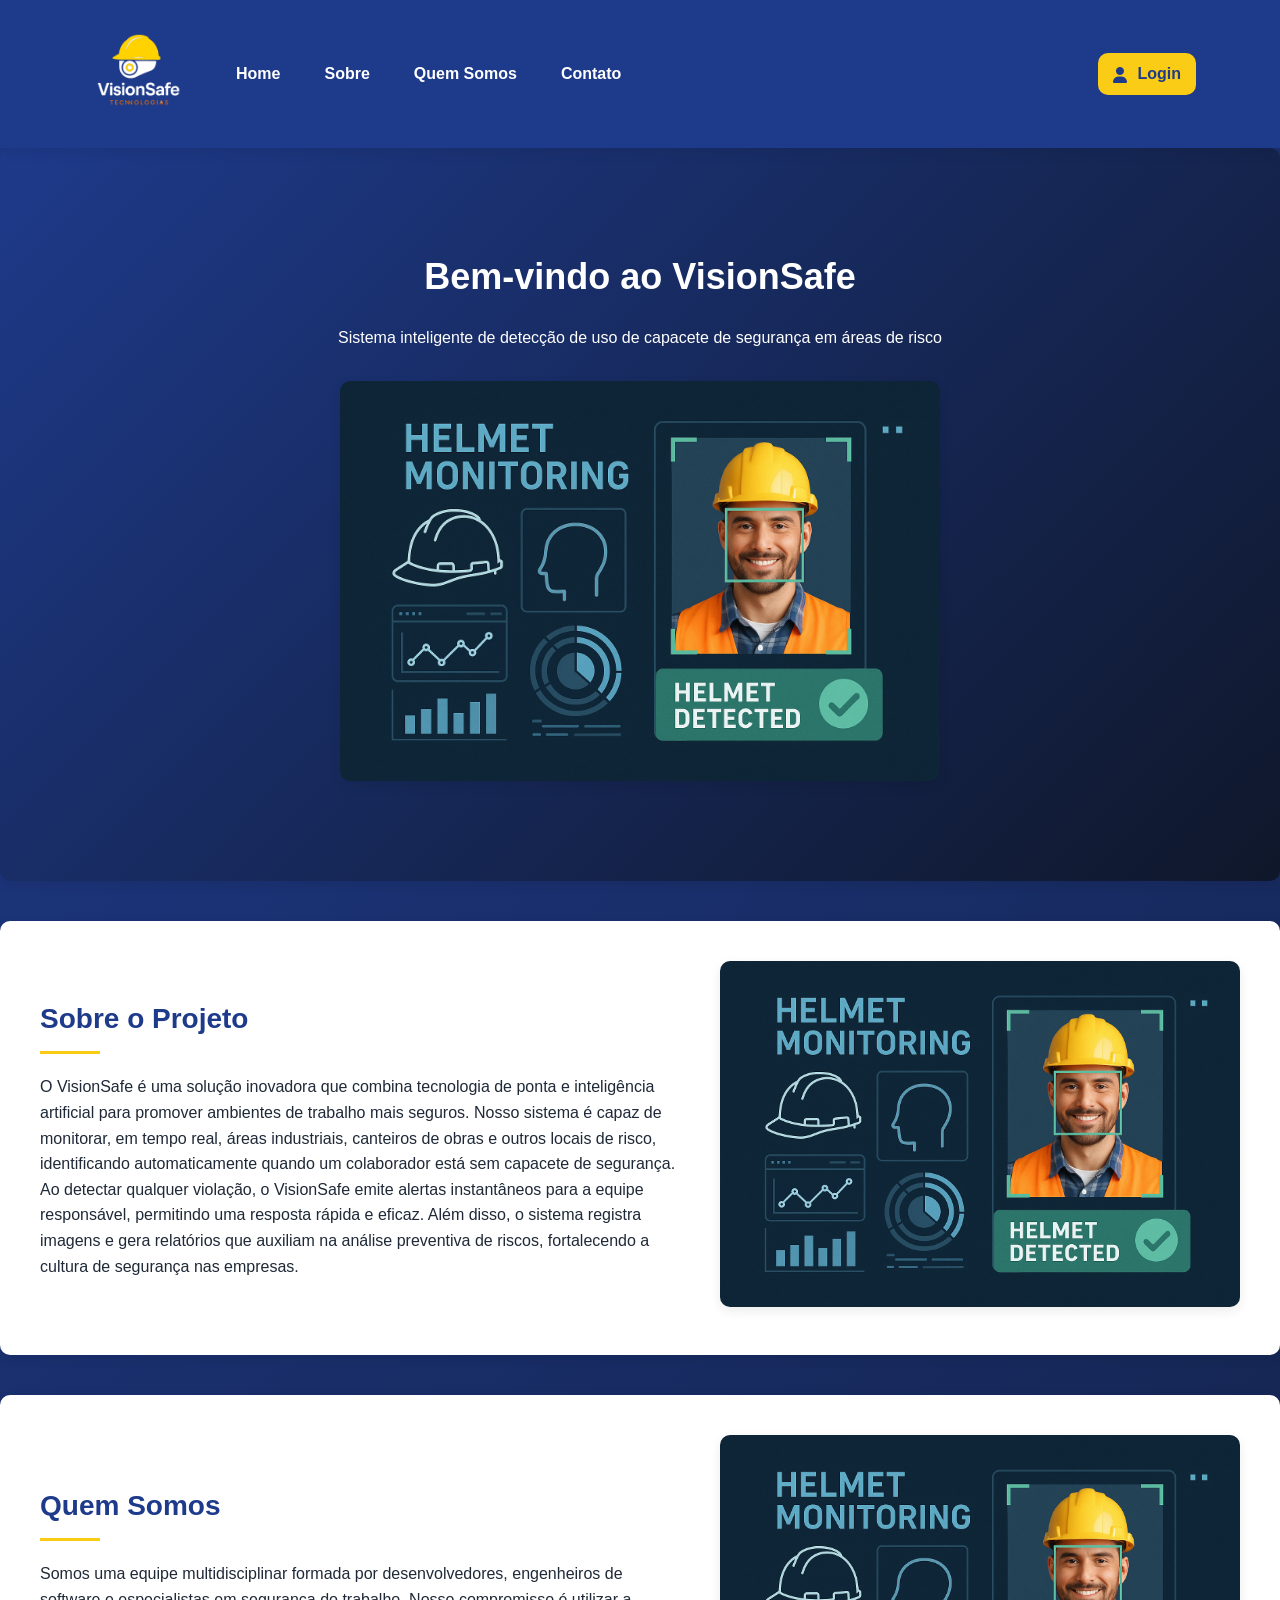
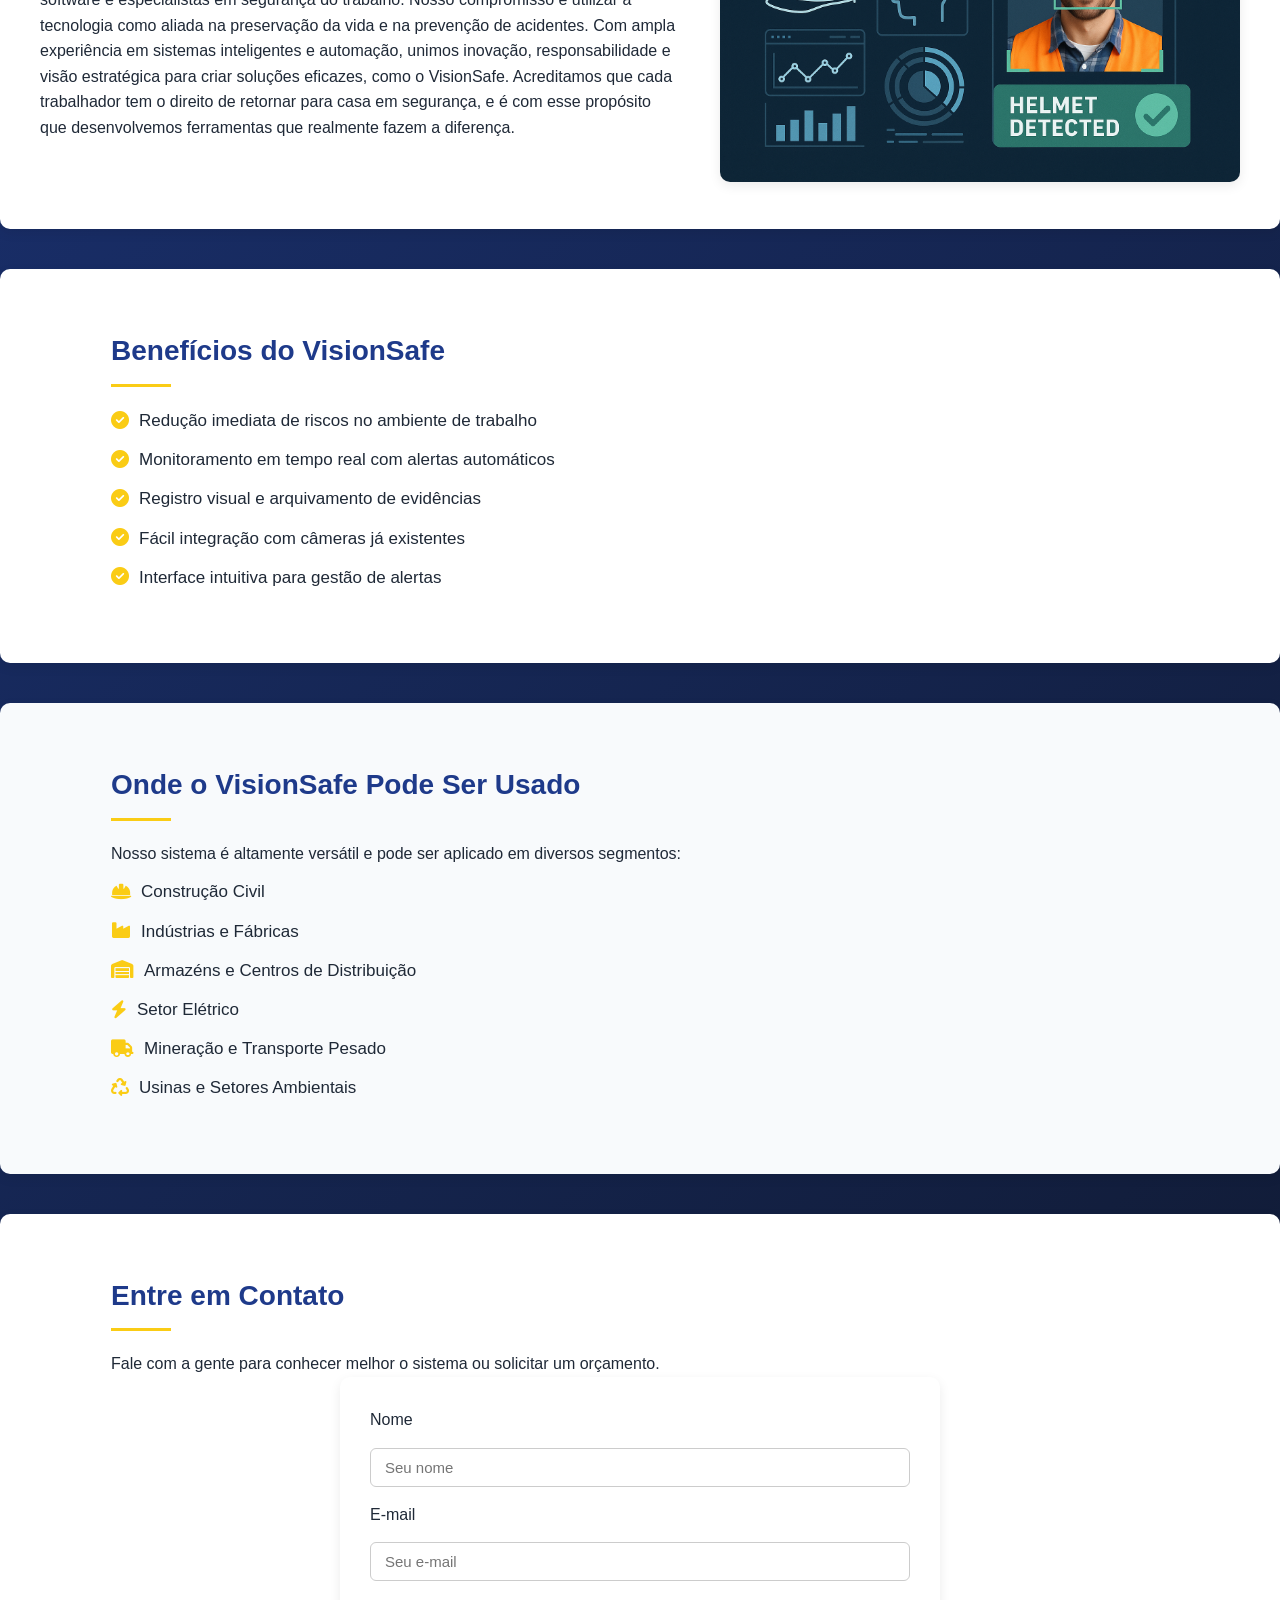
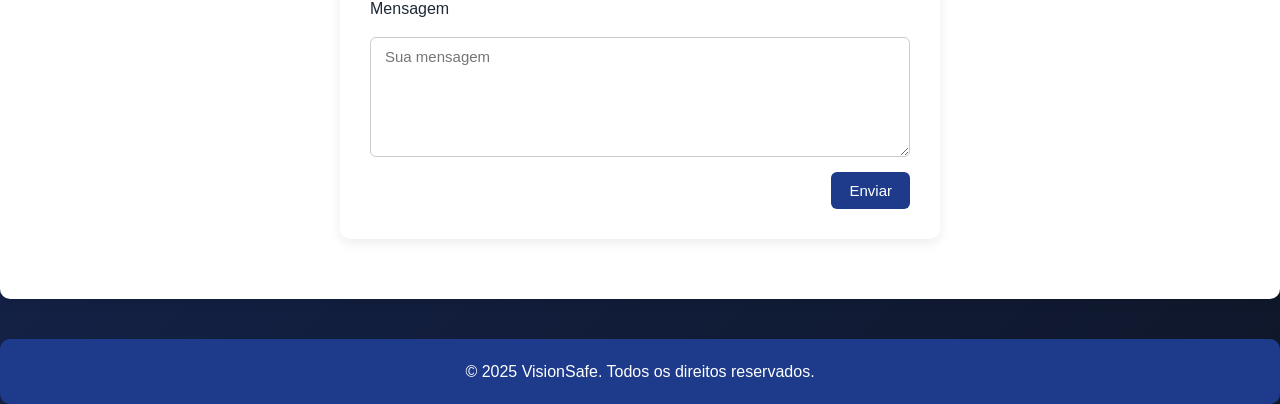
==== index.html @ 27ce8d40 "primeiro envio" ====
<!DOCTYPE html>
<html lang="pt-BR">
<head>
  <meta charset="UTF-8">
  <meta name="viewport" content="width=device-width, initial-scale=1.0">
  <title>VisionSafe - Detector de Capacete</title>
  <link rel="stylesheet" href="style.css">
  <link rel="stylesheet" href="https://cdnjs.cloudflare.com/ajax/libs/font-awesome/6.5.0/css/all.min.css">
</head>
<body>
  <header>
    <div class="container nav-container">
      <div class="logo">
        <img src="img/VISIONSAFE FINAL.png" alt="Logo da VisionSafe">
      </div>
      <nav>
        <div class="menu-toggle" id="menu-toggle">
          <i class="fas fa-bars"></i>
        </div>
        <ul class="menu" id="menu">
          <li><a href="#home">Home</a></li>
          <li><a href="#sobre">Sobre</a></li>
          <li><a href="#quemsomos">Quem Somos</a></li>
          <li><a href="#contato">Contato</a></li>
        </ul>
      </nav>
      <a href="login.html" class="btn-login"><i class="fas fa-user"></i> Login</a>
    </div>
  </header>

  <main>
    <!-- HOME -->
    <section id="home" class="home">
      <div class="container">
        <h1>Bem-vindo ao VisionSafe</h1>
        <p>Sistema inteligente de detecção de uso de capacete de segurança em áreas de risco</p>
        <img src="img/ChatGPT Image 9 de mai. de 2025, 16_45_07.png" alt="Banner ilustrativo de segurança no trabalho" class="img-section" loading="lazy">
      </div>
    </section>

    <!-- SOBRE -->
    <section id="sobre" class="sobre-projeto container-flex">
      <div class="texto">
        <h2>Sobre o Projeto</h2>
        <p>
          O VisionSafe é uma solução inovadora que combina tecnologia de ponta e inteligência artificial para promover ambientes de trabalho mais seguros. Nosso sistema é capaz de monitorar, em tempo real, áreas industriais, canteiros de obras e outros locais de risco, identificando automaticamente quando um colaborador está sem capacete de segurança. Ao detectar qualquer violação, o VisionSafe emite alertas instantâneos para a equipe responsável, permitindo uma resposta rápida e eficaz. Além disso, o sistema registra imagens e gera relatórios que auxiliam na análise preventiva de riscos, fortalecendo a cultura de segurança nas empresas.
        </p>
      </div>
      <div class="imagem">
        <img src="img/ChatGPT Image 9 de mai. de 2025, 16_45_07.png" alt="Funcionário com capacete no canteiro" loading="lazy">
      </div>
    </section>

    <!-- QUEM SOMOS -->
    <section id="quemsomos" class="quem-somos container-flex reverse">
      <div class="imagem">
        <img src="img/ChatGPT Image 9 de mai. de 2025, 16_45_07.png" alt="Equipe VisionSafe trabalhando unida" loading="lazy">
      </div>
      <div class="texto">
        <h2>Quem Somos</h2>
        <p>
          Somos uma equipe multidisciplinar formada por desenvolvedores, engenheiros de software e especialistas em segurança do trabalho. Nosso compromisso é utilizar a tecnologia como aliada na preservação da vida e na prevenção de acidentes. Com ampla experiência em sistemas inteligentes e automação, unimos inovação, responsabilidade e visão estratégica para criar soluções eficazes, como o VisionSafe. Acreditamos que cada trabalhador tem o direito de retornar para casa em segurança, e é com esse propósito que desenvolvemos ferramentas que realmente fazem a diferença.
        </p>
      </div>
    </section>

    <!-- BENEFÍCIOS -->
    <section class="beneficios">
      <div class="container">
        <h2>Benefícios do VisionSafe</h2>
        <ul>
          <li><i class="fas fa-check-circle"></i> Redução imediata de riscos no ambiente de trabalho</li>
          <li><i class="fas fa-check-circle"></i> Monitoramento em tempo real com alertas automáticos</li>
          <li><i class="fas fa-check-circle"></i> Registro visual e arquivamento de evidências</li>
          <li><i class="fas fa-check-circle"></i> Fácil integração com câmeras já existentes</li>
          <li><i class="fas fa-check-circle"></i> Interface intuitiva para gestão de alertas</li>
        </ul>
      </div>
    </section>

    <!-- ONDE PODE SER USADO -->
    <section class="aplicacoes">
      <div class="container">
        <h2>Onde o VisionSafe Pode Ser Usado</h2>
        <p>Nosso sistema é altamente versátil e pode ser aplicado em diversos segmentos:</p>
        <ul>
          <li><i class="fas fa-hard-hat"></i> Construção Civil</li>
          <li><i class="fas fa-industry"></i> Indústrias e Fábricas</li>
          <li><i class="fas fa-warehouse"></i> Armazéns e Centros de Distribuição</li>
          <li><i class="fas fa-bolt"></i> Setor Elétrico</li>
          <li><i class="fas fa-truck"></i> Mineração e Transporte Pesado</li>
          <li><i class="fas fa-recycle"></i> Usinas e Setores Ambientais</li>
        </ul>
      </div>
    </section>

    <!-- CONTATO -->
    <section id="contato" class="contato">
      <div class="container">
        <h2>Entre em Contato</h2>
        <p>Fale com a gente para conhecer melhor o sistema ou solicitar um orçamento.</p>
        <form>
          <label for="nome">Nome</label>
          <input type="text" id="nome" name="nome" placeholder="Seu nome" required>

          <label for="email">E-mail</label>
          <input type="email" id="email" name="email" placeholder="Seu e-mail" required>

          <label for="mensagem">Mensagem</label>
          <textarea id="mensagem" name="mensagem" placeholder="Sua mensagem" required></textarea>

          <button type="submit">Enviar</button>
        </form>
      </div>
    </section>
  </main>

  <footer>
    <div class="container">
      <p>&copy; 2025 VisionSafe. Todos os direitos reservados.</p>
    </div>
  </footer>

  <script>
    const toggle = document.getElementById('menu-toggle');
    const menu = document.getElementById('menu');
    toggle.onclick = () => {
      menu.classList.toggle('active');
    };
  </script>
</body>
</html>
---- style.css ----
:root {
  --azul-principal: #1e3a8a;
  --azul-escuro: #1e293b;
  --azul-gradiente: linear-gradient(135deg, #1e3a8a, #0f172a);
  --amarelo: #facc15;
  --cinza-claro: #f8fafc;
  --cinza-medio: #e2e8f0;
  --texto: #1f2937;
  --branco: #ffffff;
  --sombra-suave: 0 4px 12px rgba(0, 0, 0, 0.08);
  --raio-borda: 10px;
  --transicao: all 0.3s ease-in-out;
}

* {
  margin: 0;
  padding: 0;
  box-sizing: border-box;
}

body {
  font-family: 'Segoe UI', sans-serif;
  background: var(--azul-gradiente);
  color: var(--texto);
  line-height: 1.6;
  scroll-behavior: smooth;
  transition: background 0.4s ease;
}

.container {
  width: 90%;
  max-width: 1200px;
  margin: auto;
  padding: 0 20px;
}

/* ===== HEADER E MENU ===== */
header {
  background-color: var(--azul-principal);
  color: white;
  padding: 15px 0;
  position: sticky;
  top: 0;
  z-index: 1000;
  box-shadow: var(--sombra-suave);
}

.nav-container {
  display: flex;
  align-items: center;
  justify-content: space-between;
  flex-wrap: wrap;
}

.logo img {
  width: 110px;
  transition: transform 0.3s;
}

.logo img:hover {
  transform: scale(1.05);
}

nav {
  flex-grow: 1;
  margin-left: 30px;
}

.menu {
  display: flex;
  list-style: none;
  gap: 20px;
  justify-content: flex-start;
  flex-wrap: wrap;
}

.menu a {
  color: white;
  text-decoration: none;
  font-weight: 600;
  padding: 8px 12px;
  border-radius: 4px;
  transition: var(--transicao);
}

.menu a:hover {
  background-color: var(--azul-escuro);
  transform: translateY(-2px);
}

.btn-login {
  background-color: var(--amarelo);
  color: var(--azul-principal);
  padding: 8px 15px;
  border-radius: var(--raio-borda);
  text-decoration: none;
  font-weight: 600;
  transition: var(--transicao);
}

.btn-login i {
  margin-right: 6px;
  font-size: 16px;
  vertical-align: middle;
}

.btn-login:hover {
  background-color: #eab308;
  transform: scale(1.05);
}

.menu-toggle {
  display: none;
  font-size: 24px;
  cursor: pointer;
  color: white;
}

/* ===== SEÇÕES ===== */
section {
  padding: 60px 30px;
  margin-bottom: 40px;
  animation: fadeIn 1s ease both;
  border-radius: var(--raio-borda);
  box-shadow: var(--sombra-suave);
}

.home {
  background: var(--azul-gradiente);
  color: white;
  text-align: center;
  padding: 100px 20px;
}

.home h1 {
  font-size: 36px;
  margin-bottom: 20px;
  animation: slideIn 0.7s ease-out;
}

h2 {
  font-size: 28px;
  margin-bottom: 20px;
  color: var(--azul-principal);
  position: relative;
}

h2::after {
  content: '';
  width: 60px;
  height: 3px;
  background: var(--amarelo);
  display: block;
  margin-top: 10px;
}

/* ===== FUNDO DAS SEÇÕES ===== */
.sobre {
  background-color: var(--branco);
}

.quem-somos {
  background-color: var(--cinza-claro);
}

.beneficios {
  background-color: var(--branco);
}

.aplicacoes {
  background-color: var(--cinza-claro);
}

.contato {
  background-color: var(--branco);
}

/* ===== LISTAS ===== */
.beneficios ul,
.aplicacoes ul {
  list-style: none;
  padding-left: 0;
}

.beneficios li,
.aplicacoes li {
  margin: 12px 0;
  font-size: 17px;
  display: flex;
  align-items: center;
}

.beneficios li i,
.aplicacoes li i {
  color: var(--amarelo);
  margin-right: 10px;
  font-size: 18px;
}

/* ===== FORMULÁRIO DE CONTATO ===== */
form {
  display: flex;
  flex-direction: column;
  gap: 15px;
  max-width: 600px;
  margin: 0 auto;
  background-color: var(--branco);
  padding: 30px;
  border-radius: var(--raio-borda);
  box-shadow: var(--sombra-suave);
  animation: fadeInUp 0.8s ease;
}

form input,
form textarea {
  padding: 10px 14px;
  border: 1px solid #ccc;
  border-radius: 6px;
  font-size: 15px;
  font-family: inherit;
  resize: vertical;
  transition: border-color 0.3s;
}

form input:focus,
form textarea:focus {
  border-color: var(--azul-principal);
  outline: none;
}

form textarea {
  min-height: 120px;
}

form button {
  background-color: var(--azul-principal);
  color: white;
  border: none;
  padding: 10px 18px;
  font-size: 15px;
  border-radius: 6px;
  cursor: pointer;
  width: fit-content;
  align-self: flex-end;
  transition: var(--transicao);
}

form button:hover {
  background-color: var(--azul-escuro);
  transform: translateY(-2px);
}

/* ===== IMAGENS ===== */
.img-section {
  width: 100%;
  max-width: 600px;
  margin: 30px auto 0;
  display: block;
  border-radius: var(--raio-borda);
  box-shadow: var(--sombra-suave);
}

/* ===== RODAPÉ ===== */
footer {
  background-color: var(--azul-principal);
  color: white;
  text-align: center;
  padding: 20px 0;
  margin-top: 40px;
  border-radius: var(--raio-borda);
}

/* ===== ANIMAÇÕES ===== */
@keyframes fadeIn {
  from { opacity: 0; }
  to { opacity: 1; }
}

@keyframes fadeInUp {
  from {
    opacity: 0;
    transform: translateY(20px);
  }
  to {
    opacity: 1;
    transform: translateY(0);
  }
}

@keyframes slideIn {
  from {
    opacity: 0;
    transform: translateX(-30px);
  }
  to {
    opacity: 1;
    transform: translateX(0);
  }
}

/* ===== RESPONSIVO ===== */
@media (max-width: 768px) {
  .nav-container {
    flex-direction: column;
    align-items: flex-start;
  }

  .menu {
    flex-direction: column;
    align-items: flex-start;
    display: none;
    width: 100%;
    margin-top: 10px;
  }

  .menu.active {
    display: flex;
  }

  .menu-toggle {
    display: block;
  }

  .btn-login {
    align-self: flex-end;
    margin-top: 10px;
  }

  nav {
    width: 100%;
  }

  .logo {
    margin-bottom: 10px;
  }
}

.container-flex {
  display: flex;
  align-items: center;
  justify-content: space-between;
  gap: 40px;
  flex-wrap: wrap;
  background-color: var(--branco);
  border-radius: var(--raio-borda);
  padding: 40px;
  box-shadow: var(--sombra-suave);
  margin-bottom: 40px;
}

.container-flex .texto {
  flex: 1 1 50%;
}

.container-flex .imagem {
  flex: 1 1 40%;
}

.container-flex .imagem img {
  width: 100%;
  border-radius: var(--raio-borda);
  box-shadow: var(--sombra-suave);
}

.container-flex.reverse {
  flex-direction: row-reverse;
}

@media (max-width: 768px) {
  .container-flex,
  .container-flex.reverse {
    flex-direction: column;
    text-align: center;
  }

  .container-flex .imagem,
  .container-flex .texto {
    flex: 1 1 100%;
  }
}
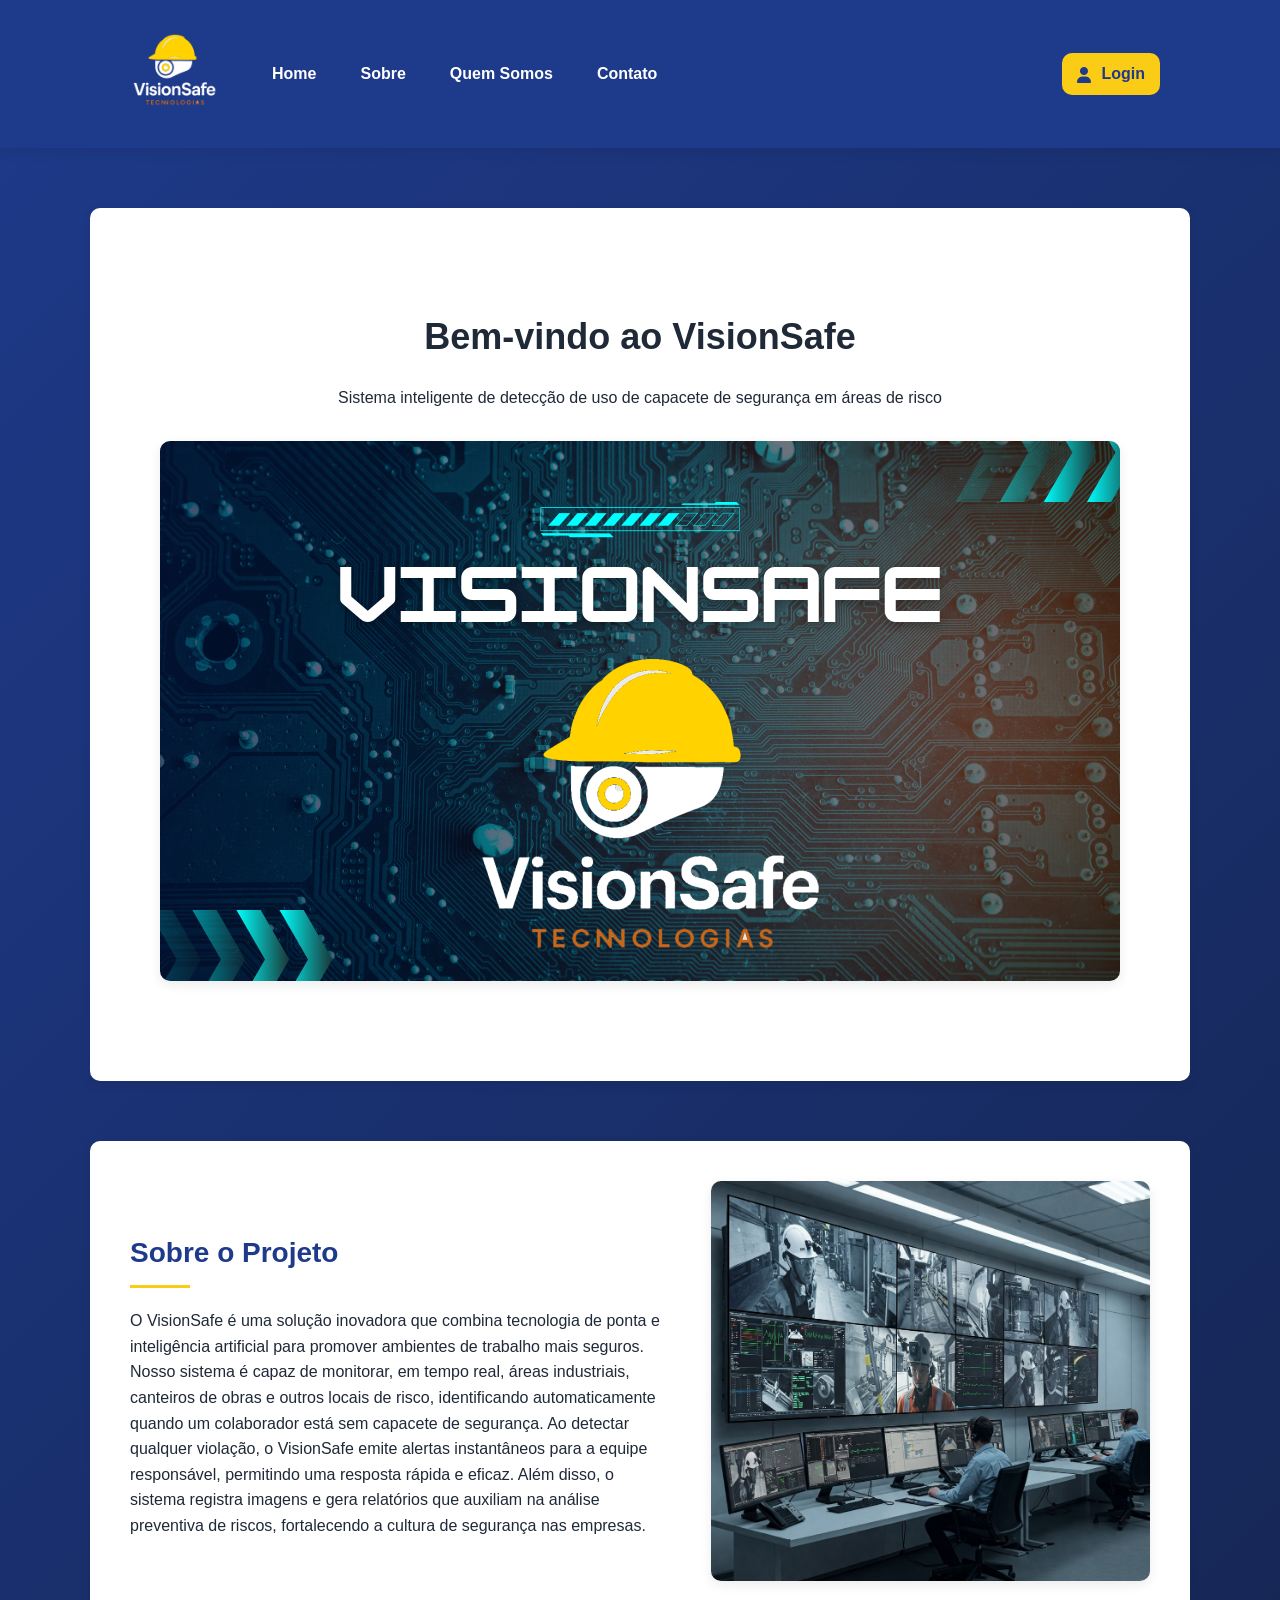
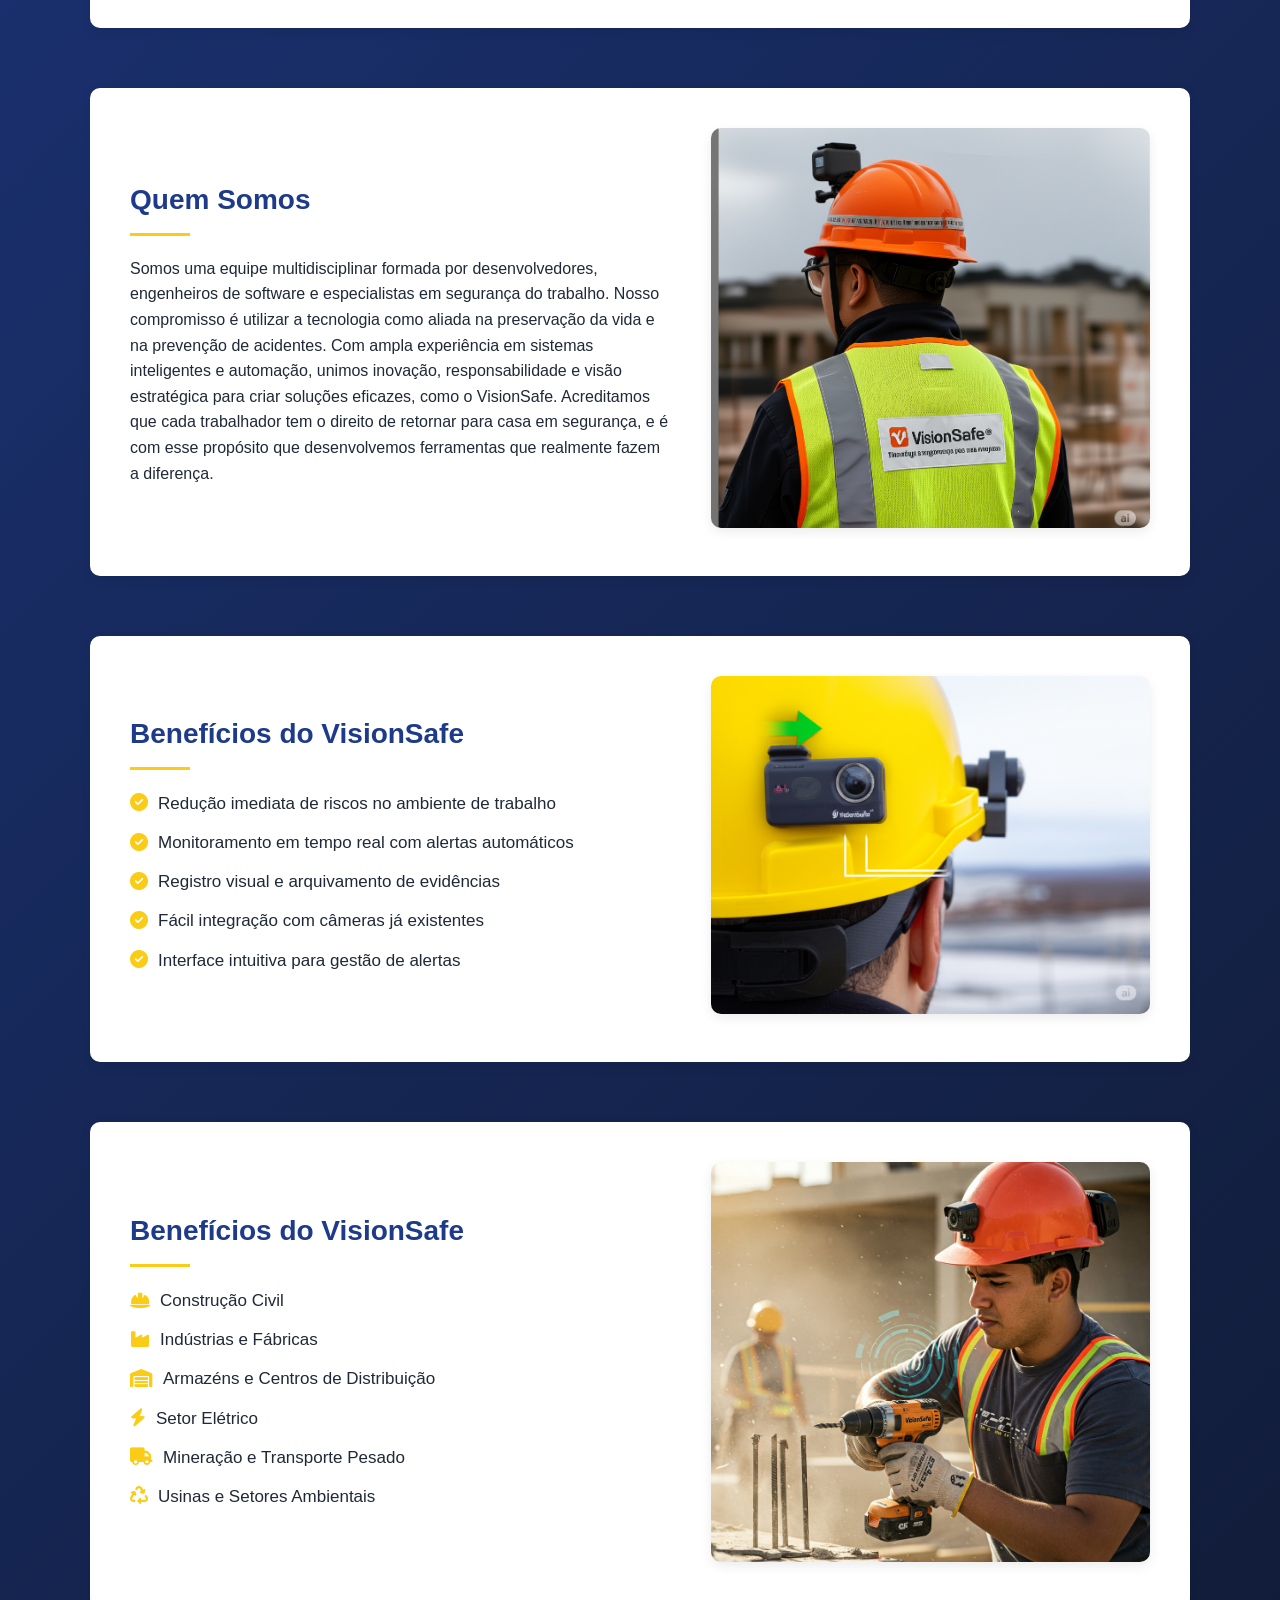
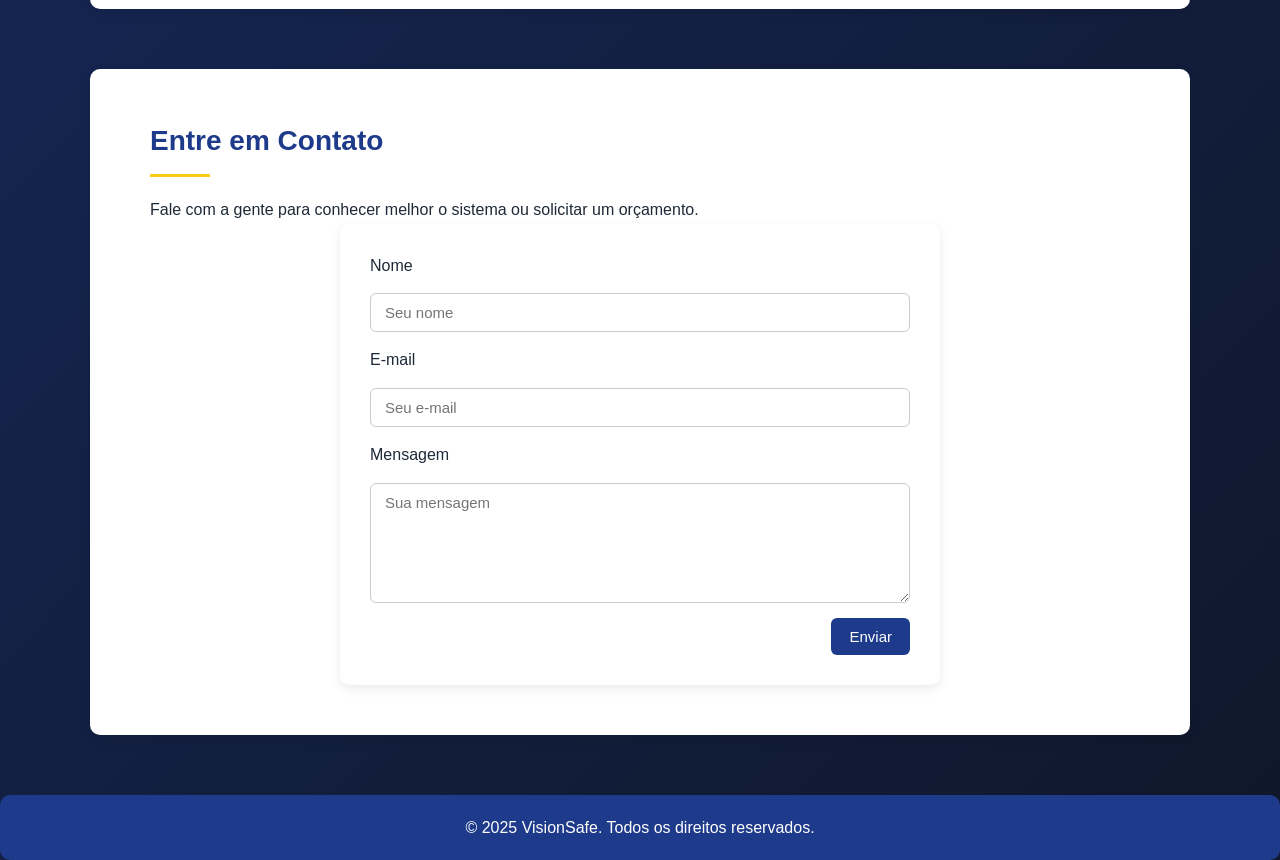
==== commit 538c2601: "nova atualizacao 15/05" ====
--- a/index.html
+++ b/index.html
@@ -29,16 +29,16 @@
   </header>
 
   <main>
-    <!-- HOME -->
+
     <section id="home" class="home">
       <div class="container">
         <h1>Bem-vindo ao VisionSafe</h1>
         <p>Sistema inteligente de detecção de uso de capacete de segurança em áreas de risco</p>
-        <img src="img/ChatGPT Image 9 de mai. de 2025, 16_45_07.png" alt="Banner ilustrativo de segurança no trabalho" class="img-section" loading="lazy">
+        <img src="img/banner inicial.png" alt="Banner ilustrativo de segurança no trabalho" class="img-section" loading="lazy">
       </div>
     </section>
 
-    <!-- SOBRE -->
+
     <section id="sobre" class="sobre-projeto container-flex">
       <div class="texto">
         <h2>Sobre o Projeto</h2>
@@ -47,14 +47,14 @@
         </p>
       </div>
       <div class="imagem">
-        <img src="img/ChatGPT Image 9 de mai. de 2025, 16_45_07.png" alt="Funcionário com capacete no canteiro" loading="lazy">
+        <img src="img/projeto 2.jpg" alt="Funcionário com capacete no canteiro" loading="lazy">
       </div>
     </section>
 
-    <!-- QUEM SOMOS -->
+
     <section id="quemsomos" class="quem-somos container-flex reverse">
       <div class="imagem">
-        <img src="img/ChatGPT Image 9 de mai. de 2025, 16_45_07.png" alt="Equipe VisionSafe trabalhando unida" loading="lazy">
+        <img src="img/projeto 1.png" alt="Equipe VisionSafe trabalhando unida" loading="lazy">
       </div>
       <div class="texto">
         <h2>Quem Somos</h2>
@@ -64,37 +64,44 @@
       </div>
     </section>
 
-    <!-- BENEFÍCIOS -->
-    <section class="beneficios">
-      <div class="container">
-        <h2>Benefícios do VisionSafe</h2>
-        <ul>
-          <li><i class="fas fa-check-circle"></i> Redução imediata de riscos no ambiente de trabalho</li>
-          <li><i class="fas fa-check-circle"></i> Monitoramento em tempo real com alertas automáticos</li>
-          <li><i class="fas fa-check-circle"></i> Registro visual e arquivamento de evidências</li>
-          <li><i class="fas fa-check-circle"></i> Fácil integração com câmeras já existentes</li>
-          <li><i class="fas fa-check-circle"></i> Interface intuitiva para gestão de alertas</li>
-        </ul>
-      </div>
-    </section>
 
-    <!-- ONDE PODE SER USADO -->
-    <section class="aplicacoes">
-      <div class="container">
-        <h2>Onde o VisionSafe Pode Ser Usado</h2>
-        <p>Nosso sistema é altamente versátil e pode ser aplicado em diversos segmentos:</p>
-        <ul>
-          <li><i class="fas fa-hard-hat"></i> Construção Civil</li>
-          <li><i class="fas fa-industry"></i> Indústrias e Fábricas</li>
-          <li><i class="fas fa-warehouse"></i> Armazéns e Centros de Distribuição</li>
-          <li><i class="fas fa-bolt"></i> Setor Elétrico</li>
-          <li><i class="fas fa-truck"></i> Mineração e Transporte Pesado</li>
-          <li><i class="fas fa-recycle"></i> Usinas e Setores Ambientais</li>
-        </ul>
-      </div>
-    </section>
+<section class="beneficios container-flex reverse">
+  <div class="imagem">
+    <img src="img/projeto 4.png"Benefícios do uso do sistema VisionSafe" loading="lazy">
+  </div>
+  <div class="texto">
+    <h2>Benefícios do VisionSafe</h2>
+    <ul>
+      <li><i class="fas fa-check-circle"></i> Redução imediata de riscos no ambiente de trabalho</li>
+      <li><i class="fas fa-check-circle"></i> Monitoramento em tempo real com alertas automáticos</li>
+      <li><i class="fas fa-check-circle"></i> Registro visual e arquivamento de evidências</li>
+      <li><i class="fas fa-check-circle"></i> Fácil integração com câmeras já existentes</li>
+      <li><i class="fas fa-check-circle"></i> Interface intuitiva para gestão de alertas</li>
+    </ul>
+  </div>
+</section>
 
-    <!-- CONTATO -->
+
+
+        <section class="beneficios container-flex reverse">
+          <div class="imagem">
+            <img src="img/projeto 3.jpg"lazy">
+          </div>
+          <div class="texto">
+            <h2>Benefícios do VisionSafe</h2>
+            <ul>
+              <li><i class="fas fa-hard-hat"></i> Construção Civil</li>
+              <li><i class="fas fa-industry"></i> Indústrias e Fábricas</li>
+              <li><i class="fas fa-warehouse"></i> Armazéns e Centros de Distribuição</li>
+              <li><i class="fas fa-bolt"></i> Setor Elétrico</li>
+              <li><i class="fas fa-truck"></i> Mineração e Transporte Pesado</li>
+              <li><i class="fas fa-recycle"></i> Usinas e Setores Ambientais</li>
+            </ul>
+          </div>
+        </section>
+
+
+
     <section id="contato" class="contato">
       <div class="container">
         <h2>Entre em Contato</h2>
--- a/style.css
+++ b/style.css
@@ -28,10 +28,10 @@
 }
 
 .container {
-  width: 90%;
-  max-width: 1200px;
+  width: 100%;
+  max-width: 1100px;
   margin: auto;
-  padding: 0 20px;
+  padding-inline: 30px;
 }
 
 /* ===== HEADER E MENU ===== */
@@ -96,6 +96,7 @@
   text-decoration: none;
   font-weight: 600;
   transition: var(--transicao);
+  margin-left: auto;
 }
 
 .btn-login i {
@@ -118,16 +119,18 @@
 
 /* ===== SEÇÕES ===== */
 section {
-  padding: 60px 30px;
-  margin-bottom: 40px;
+  padding: 50px 30px;
+  margin: 60px auto;
+  border-radius: var(--raio-borda);
+  background-color: var(--branco);
+  box-shadow: var(--sombra-suave);
   animation: fadeIn 1s ease both;
-  border-radius: var(--raio-borda);
-  box-shadow: var(--sombra-suave);
+  max-width: 1100px;
 }
 
 .home {
-  background: var(--azul-gradiente);
-  color: white;
+  background: var(--branco);
+  color: var(--texto);
   text-align: center;
   padding: 100px 20px;
 }
@@ -152,27 +155,6 @@
   background: var(--amarelo);
   display: block;
   margin-top: 10px;
-}
-
-/* ===== FUNDO DAS SEÇÕES ===== */
-.sobre {
-  background-color: var(--branco);
-}
-
-.quem-somos {
-  background-color: var(--cinza-claro);
-}
-
-.beneficios {
-  background-color: var(--branco);
-}
-
-.aplicacoes {
-  background-color: var(--cinza-claro);
-}
-
-.contato {
-  background-color: var(--branco);
 }
 
 /* ===== LISTAS ===== */
@@ -253,11 +235,49 @@
 /* ===== IMAGENS ===== */
 .img-section {
   width: 100%;
-  max-width: 600px;
+  aspect-ratio: 16 / 9;
+  object-fit: cover;
+  max-width: 960px;
   margin: 30px auto 0;
   display: block;
   border-radius: var(--raio-borda);
   box-shadow: var(--sombra-suave);
+}
+
+/* ===== FLEX CONTEÚDO ===== */
+.container-flex {
+  display: flex;
+  align-items: center;
+  justify-content: space-between;
+  gap: 40px;
+  flex-wrap: wrap;
+  background-color: var(--branco);
+  border-radius: var(--raio-borda);
+  padding: 40px;
+  box-shadow: var(--sombra-suave);
+  margin-bottom: 40px;
+  max-width: 1100px;
+  margin-inline: auto;
+}
+
+.container-flex .texto {
+  flex: 1 1 50%;
+}
+
+.container-flex .imagem {
+  flex: 1 1 40%;
+}
+
+.container-flex .imagem img {
+  width: 100%;
+  max-height: 400px;
+  object-fit: cover;
+  border-radius: var(--raio-borda);
+  box-shadow: var(--sombra-suave);
+}
+
+.container-flex.reverse {
+  flex-direction: row-reverse;
 }
 
 /* ===== RODAPÉ ===== */
@@ -266,7 +286,7 @@
   color: white;
   text-align: center;
   padding: 20px 0;
-  margin-top: 40px;
+  margin-top: 60px;
   border-radius: var(--raio-borda);
 }
 
@@ -333,40 +353,7 @@
   .logo {
     margin-bottom: 10px;
   }
-}
-
-.container-flex {
-  display: flex;
-  align-items: center;
-  justify-content: space-between;
-  gap: 40px;
-  flex-wrap: wrap;
-  background-color: var(--branco);
-  border-radius: var(--raio-borda);
-  padding: 40px;
-  box-shadow: var(--sombra-suave);
-  margin-bottom: 40px;
-}
-
-.container-flex .texto {
-  flex: 1 1 50%;
-}
-
-.container-flex .imagem {
-  flex: 1 1 40%;
-}
-
-.container-flex .imagem img {
-  width: 100%;
-  border-radius: var(--raio-borda);
-  box-shadow: var(--sombra-suave);
-}
-
-.container-flex.reverse {
-  flex-direction: row-reverse;
-}
-
-@media (max-width: 768px) {
+
   .container-flex,
   .container-flex.reverse {
     flex-direction: column;
@@ -377,4 +364,13 @@
   .container-flex .texto {
     flex: 1 1 100%;
   }
-}
+
+  .container {
+    padding-inline: 20px;
+  }
+
+  section {
+    padding: 40px 20px;
+    margin: 40px 0;
+  }
+}
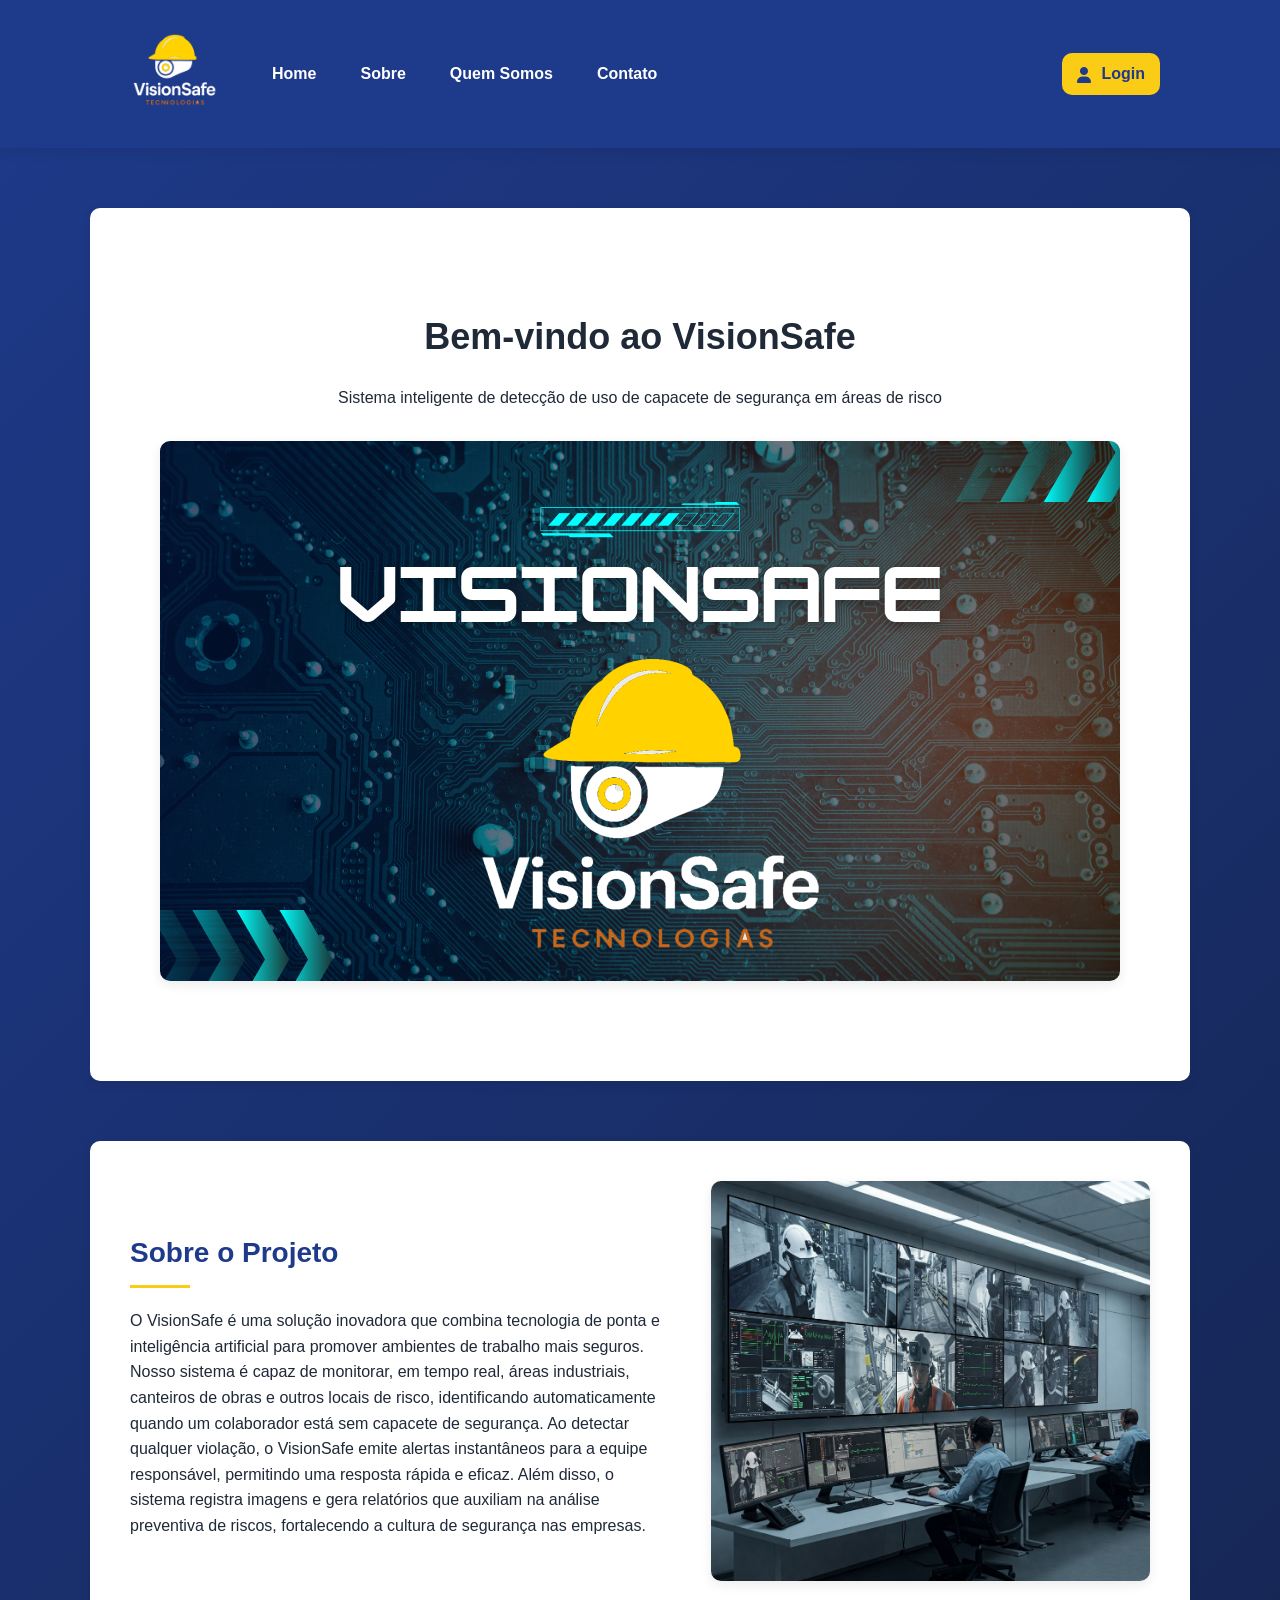
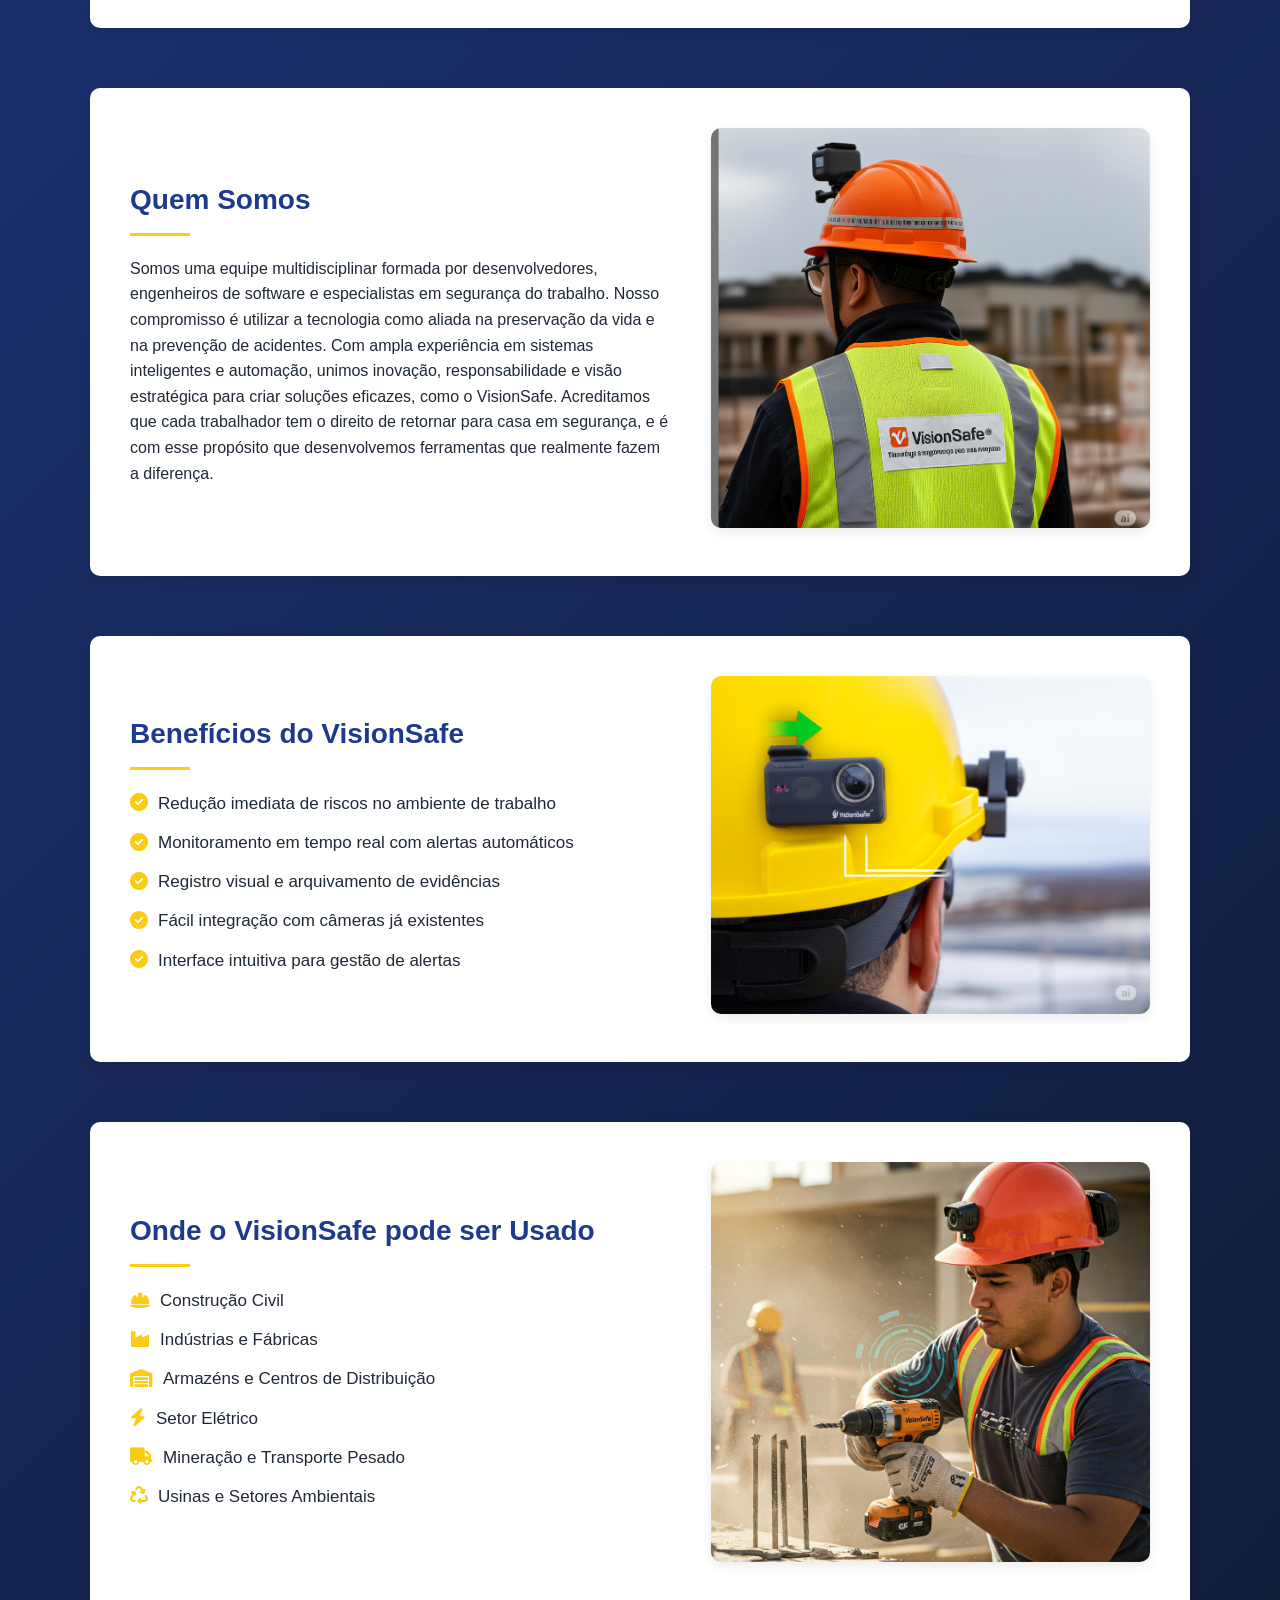
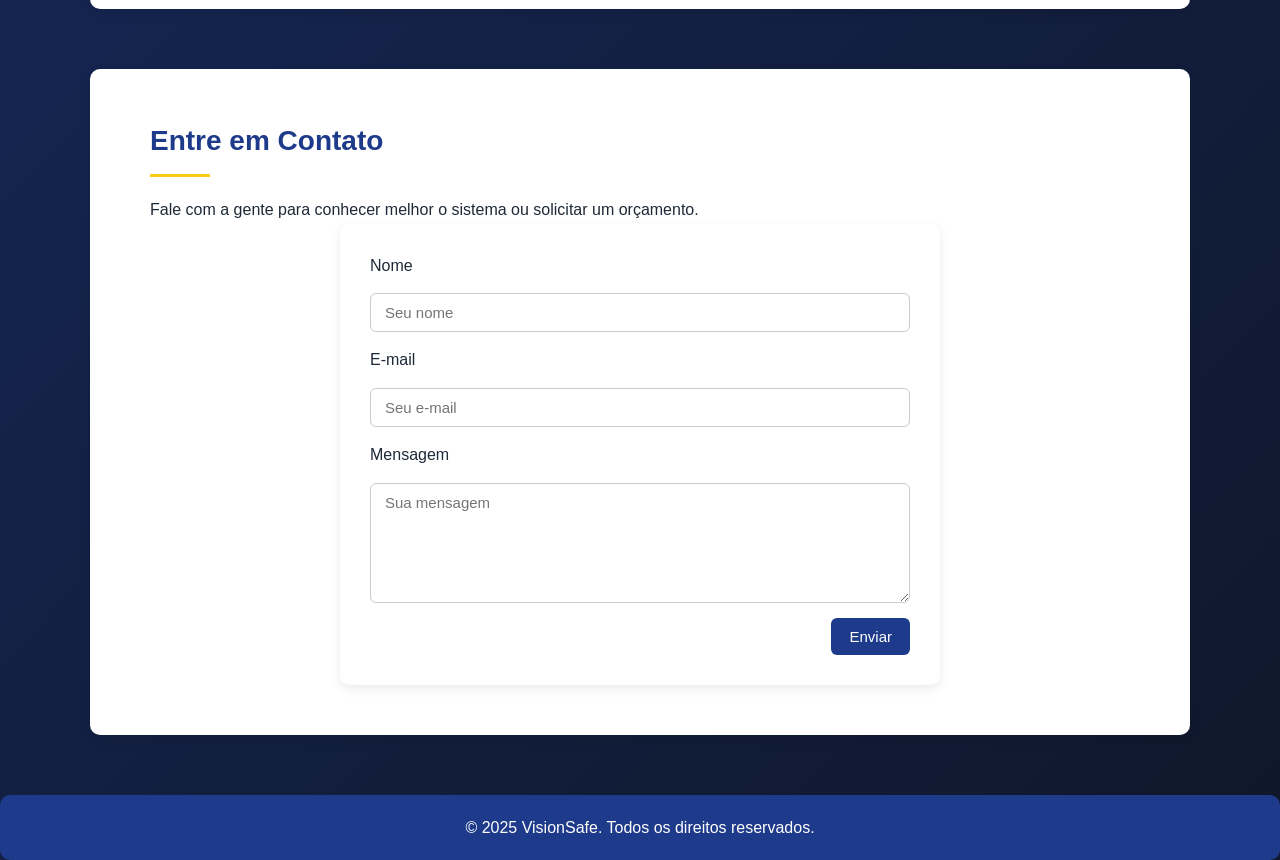
==== commit 4fab35e6: "2 atualizacao 15/05" ====
--- a/index.html
+++ b/index.html
@@ -88,7 +88,7 @@
             <img src="img/projeto 3.jpg"lazy">
           </div>
           <div class="texto">
-            <h2>Benefícios do VisionSafe</h2>
+            <h2>Onde o VisionSafe pode ser Usado</h2>
             <ul>
               <li><i class="fas fa-hard-hat"></i> Construção Civil</li>
               <li><i class="fas fa-industry"></i> Indústrias e Fábricas</li>
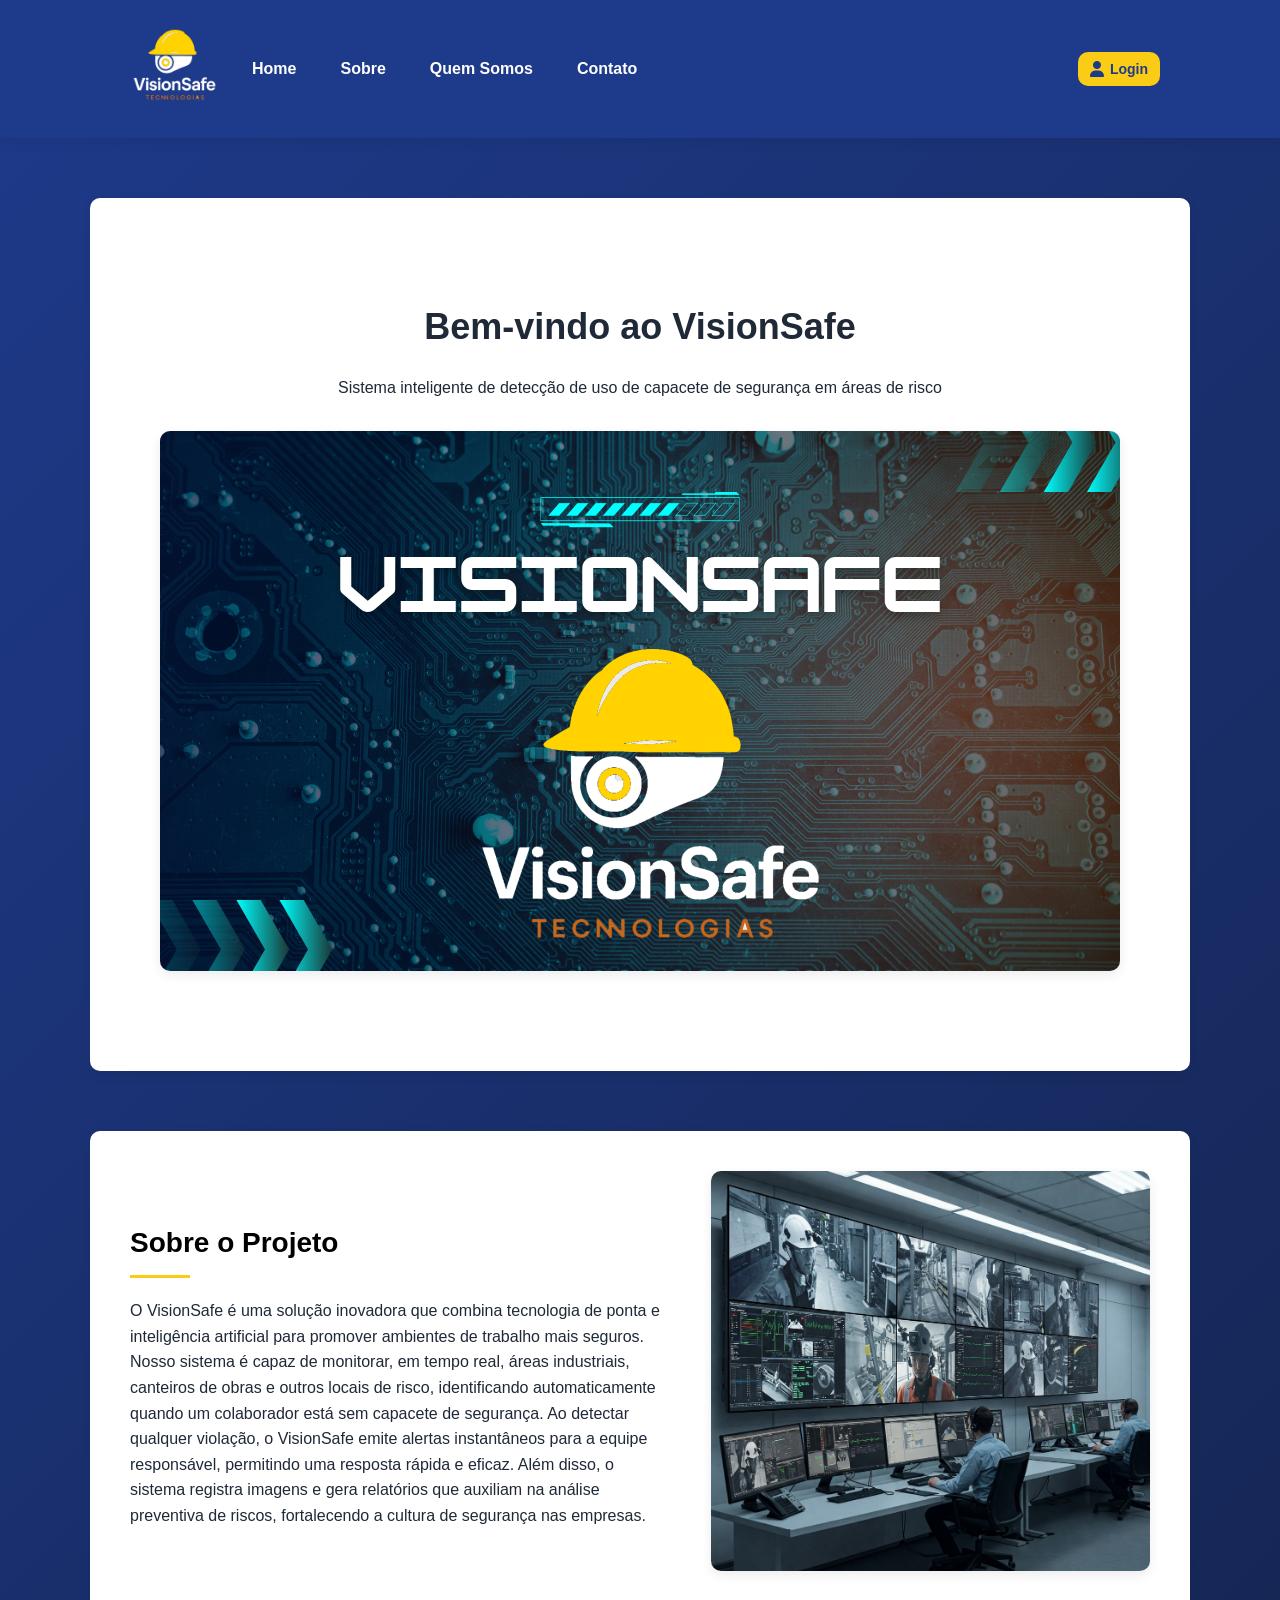
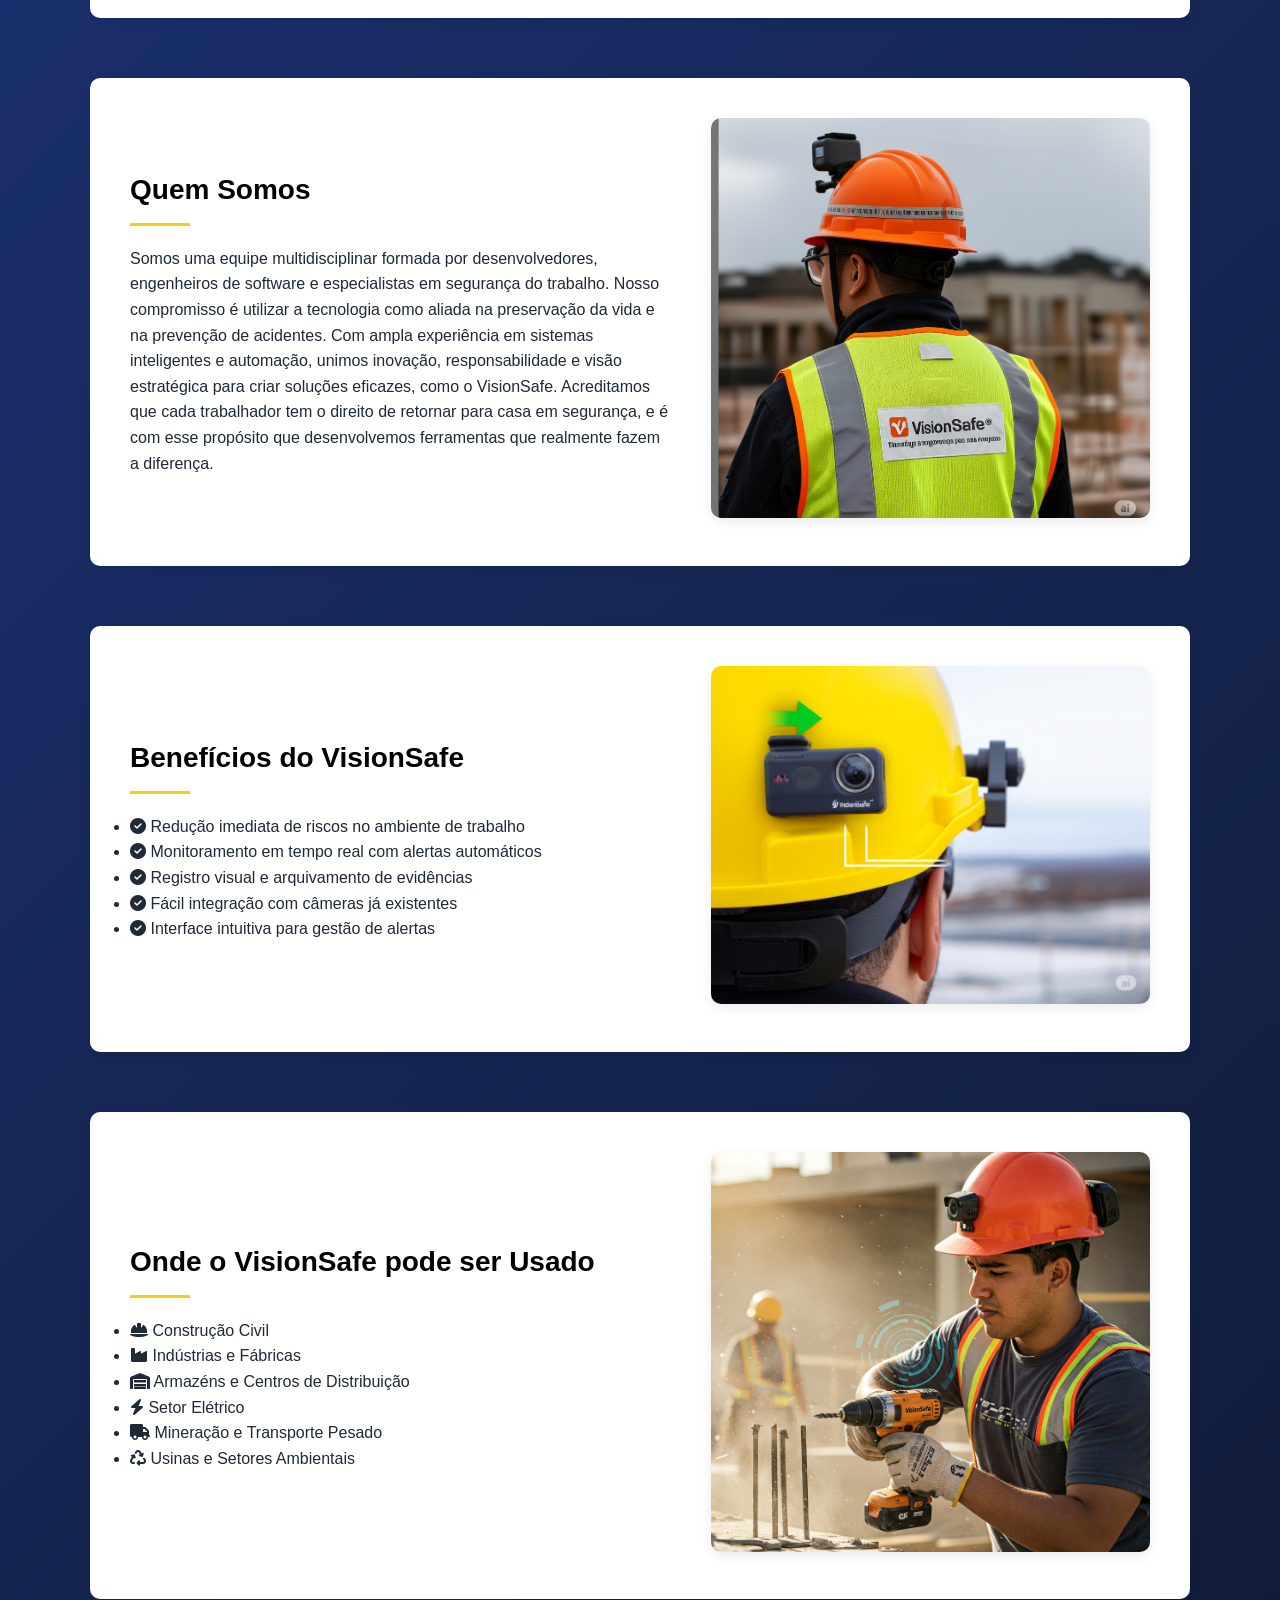
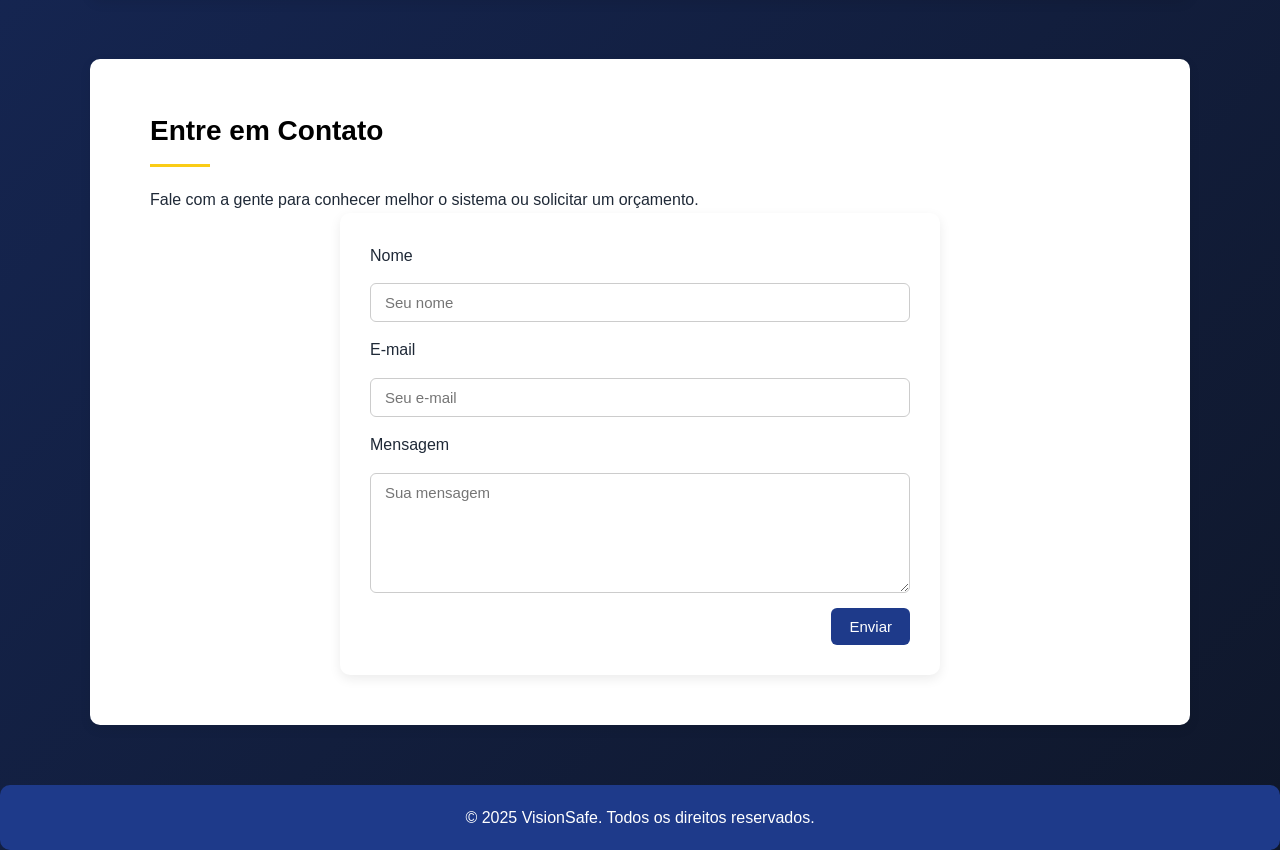
==== commit f3e77fbb: "atualizacao 27/05" ====
--- a/index.html
+++ b/index.html
@@ -6,6 +6,12 @@
   <title>VisionSafe - Detector de Capacete</title>
   <link rel="stylesheet" href="style.css">
   <link rel="stylesheet" href="https://cdnjs.cloudflare.com/ajax/libs/font-awesome/6.5.0/css/all.min.css">
+  <link rel="icon" href="img/favicon.ico" type="image/x-icon">
+  <style>
+    html {
+      scroll-behavior: smooth;
+    }
+  </style>
 </head>
 <body>
   <header>
@@ -14,7 +20,7 @@
         <img src="img/VISIONSAFE FINAL.png" alt="Logo da VisionSafe">
       </div>
       <nav>
-        <div class="menu-toggle" id="menu-toggle">
+        <div class="menu-toggle" id="menu-toggle" aria-label="Abrir menu" aria-expanded="false" aria-controls="menu">
           <i class="fas fa-bars"></i>
         </div>
         <ul class="menu" id="menu">
@@ -24,7 +30,7 @@
           <li><a href="#contato">Contato</a></li>
         </ul>
       </nav>
-      <a href="login.html" class="btn-login"><i class="fas fa-user"></i> Login</a>
+      <a href="login.html" class="btn-login" aria-label="Área de login"><i class="fas fa-user"></i> Login</a>
     </div>
   </header>
 
@@ -38,7 +44,6 @@
       </div>
     </section>
 
-
     <section id="sobre" class="sobre-projeto container-flex">
       <div class="texto">
         <h2>Sobre o Projeto</h2>
@@ -47,10 +52,9 @@
         </p>
       </div>
       <div class="imagem">
-        <img src="img/projeto 2.jpg" alt="Funcionário com capacete no canteiro" loading="lazy">
+        <img src="img/projeto 2.jpg"Funcionário com capacete no canteiro" loading="lazy">
       </div>
     </section>
-
 
     <section id="quemsomos" class="quem-somos container-flex reverse">
       <div class="imagem">
@@ -64,49 +68,44 @@
       </div>
     </section>
 
+    <section class="beneficios container-flex reverse">
+      <div class="imagem">
+        <img src="img/projeto 4.png" alt="Benefícios do uso do sistema VisionSafe" loading="lazy">
+      </div>
+      <div class="texto">
+        <h2>Benefícios do VisionSafe</h2>
+        <ul>
+          <li><i class="fas fa-check-circle"></i> Redução imediata de riscos no ambiente de trabalho</li>
+          <li><i class="fas fa-check-circle"></i> Monitoramento em tempo real com alertas automáticos</li>
+          <li><i class="fas fa-check-circle"></i> Registro visual e arquivamento de evidências</li>
+          <li><i class="fas fa-check-circle"></i> Fácil integração com câmeras já existentes</li>
+          <li><i class="fas fa-check-circle"></i> Interface intuitiva para gestão de alertas</li>
+        </ul>
+      </div>
+    </section>
 
-<section class="beneficios container-flex reverse">
-  <div class="imagem">
-    <img src="img/projeto 4.png"Benefícios do uso do sistema VisionSafe" loading="lazy">
-  </div>
-  <div class="texto">
-    <h2>Benefícios do VisionSafe</h2>
-    <ul>
-      <li><i class="fas fa-check-circle"></i> Redução imediata de riscos no ambiente de trabalho</li>
-      <li><i class="fas fa-check-circle"></i> Monitoramento em tempo real com alertas automáticos</li>
-      <li><i class="fas fa-check-circle"></i> Registro visual e arquivamento de evidências</li>
-      <li><i class="fas fa-check-circle"></i> Fácil integração com câmeras já existentes</li>
-      <li><i class="fas fa-check-circle"></i> Interface intuitiva para gestão de alertas</li>
-    </ul>
-  </div>
-</section>
-
-
-
-        <section class="beneficios container-flex reverse">
-          <div class="imagem">
-            <img src="img/projeto 3.jpg"lazy">
-          </div>
-          <div class="texto">
-            <h2>Onde o VisionSafe pode ser Usado</h2>
-            <ul>
-              <li><i class="fas fa-hard-hat"></i> Construção Civil</li>
-              <li><i class="fas fa-industry"></i> Indústrias e Fábricas</li>
-              <li><i class="fas fa-warehouse"></i> Armazéns e Centros de Distribuição</li>
-              <li><i class="fas fa-bolt"></i> Setor Elétrico</li>
-              <li><i class="fas fa-truck"></i> Mineração e Transporte Pesado</li>
-              <li><i class="fas fa-recycle"></i> Usinas e Setores Ambientais</li>
-            </ul>
-          </div>
-        </section>
-
-
+    <section class="beneficios container-flex reverse">
+      <div class="imagem">
+        <img src="img/projeto 3.jpg" alt="Locais de uso do sistema VisionSafe" loading="lazy">
+      </div>
+      <div class="texto">
+        <h2>Onde o VisionSafe pode ser Usado</h2>
+        <ul>
+          <li><i class="fas fa-hard-hat"></i> Construção Civil</li>
+          <li><i class="fas fa-industry"></i> Indústrias e Fábricas</li>
+          <li><i class="fas fa-warehouse"></i> Armazéns e Centros de Distribuição</li>
+          <li><i class="fas fa-bolt"></i> Setor Elétrico</li>
+          <li><i class="fas fa-truck"></i> Mineração e Transporte Pesado</li>
+          <li><i class="fas fa-recycle"></i> Usinas e Setores Ambientais</li>
+        </ul>
+      </div>
+    </section>
 
     <section id="contato" class="contato">
       <div class="container">
         <h2>Entre em Contato</h2>
         <p>Fale com a gente para conhecer melhor o sistema ou solicitar um orçamento.</p>
-        <form>
+        <form action="#" method="POST">
           <label for="nome">Nome</label>
           <input type="text" id="nome" name="nome" placeholder="Seu nome" required>
 
@@ -120,6 +119,7 @@
         </form>
       </div>
     </section>
+
   </main>
 
   <footer>
@@ -132,8 +132,20 @@
     const toggle = document.getElementById('menu-toggle');
     const menu = document.getElementById('menu');
     toggle.onclick = () => {
-      menu.classList.toggle('active');
+      const expanded = menu.classList.toggle('active');
+      toggle.setAttribute('aria-expanded', expanded);
     };
+
+    // Scroll suave (fallback para navegadores antigos)
+    document.querySelectorAll('a[href^="#"]').forEach(anchor => {
+      anchor.addEventListener('click', function(e) {
+        e.preventDefault();
+        const target = document.querySelector(this.getAttribute('href'));
+        if (target) {
+          target.scrollIntoView({ behavior: 'smooth' });
+        }
+      });
+    });
   </script>
 </body>
-</html>
+</html>
--- a/style.css
+++ b/style.css
@@ -34,11 +34,10 @@
   padding-inline: 30px;
 }
 
-/* ===== HEADER E MENU ===== */
 header {
   background-color: var(--azul-principal);
   color: white;
-  padding: 15px 0;
+  padding: 10px 0;
   position: sticky;
   top: 0;
   z-index: 1000;
@@ -50,27 +49,29 @@
   align-items: center;
   justify-content: space-between;
   flex-wrap: wrap;
+  gap: 10px;
 }
 
 .logo img {
   width: 110px;
   transition: transform 0.3s;
 }
-
 .logo img:hover {
   transform: scale(1.05);
 }
 
 nav {
+  display: flex;
+  align-items: center;
+  gap: 20px;
   flex-grow: 1;
-  margin-left: 30px;
+  flex-wrap: wrap;
 }
 
 .menu {
   display: flex;
   list-style: none;
   gap: 20px;
-  justify-content: flex-start;
   flex-wrap: wrap;
 }
 
@@ -82,7 +83,6 @@
   border-radius: 4px;
   transition: var(--transicao);
 }
-
 .menu a:hover {
   background-color: var(--azul-escuro);
   transform: translateY(-2px);
@@ -91,20 +91,19 @@
 .btn-login {
   background-color: var(--amarelo);
   color: var(--azul-principal);
-  padding: 8px 15px;
+  padding: 6px 12px;
+  font-size: 14px;
   border-radius: var(--raio-borda);
   text-decoration: none;
   font-weight: 600;
   transition: var(--transicao);
-  margin-left: auto;
-}
-
+  display: flex;
+  align-items: center;
+}
 .btn-login i {
   margin-right: 6px;
   font-size: 16px;
-  vertical-align: middle;
-}
-
+}
 .btn-login:hover {
   background-color: #eab308;
   transform: scale(1.05);
@@ -117,7 +116,6 @@
   color: white;
 }
 
-/* ===== SEÇÕES ===== */
 section {
   padding: 50px 30px;
   margin: 60px auto;
@@ -134,7 +132,6 @@
   text-align: center;
   padding: 100px 20px;
 }
-
 .home h1 {
   font-size: 36px;
   margin-bottom: 20px;
@@ -144,10 +141,9 @@
 h2 {
   font-size: 28px;
   margin-bottom: 20px;
-  color: var(--azul-principal);
+  color: black;
   position: relative;
 }
-
 h2::after {
   content: '';
   width: 60px;
@@ -157,29 +153,79 @@
   margin-top: 10px;
 }
 
-/* ===== LISTAS ===== */
-.beneficios ul,
-.aplicacoes ul {
-  list-style: none;
-  padding-left: 0;
-}
-
-.beneficios li,
-.aplicacoes li {
-  margin: 12px 0;
-  font-size: 17px;
-  display: flex;
-  align-items: center;
-}
-
-.beneficios li i,
-.aplicacoes li i {
-  color: var(--amarelo);
-  margin-right: 10px;
-  font-size: 18px;
-}
-
-/* ===== FORMULÁRIO DE CONTATO ===== */
+.tabela-jogo {
+  width: 100%;
+  border-collapse: collapse;
+  margin-top: 30px;
+}
+.tabela-jogo th,
+.tabela-jogo td {
+  border: 1px solid var(--cinza-medio);
+  padding: 10px;
+  text-align: center;
+}
+.tabela-jogo th {
+  background-color: var(--cinza-claro);
+  color: black;
+}
+.tabela-jogo td img {
+  width: 40px;
+  height: auto;
+}
+
+.time-atual {
+  background-color: var(--branco);
+  border-radius: var(--raio-borda);
+  padding: 20px;
+  box-shadow: var(--sombra-suave);
+  display: flex;
+  align-items: center;
+  justify-content: space-around;
+  flex-wrap: wrap;
+  margin-top: 20px;
+}
+.time-atual .logo {
+  max-width: 100px;
+  margin: 10px;
+}
+.time-atual .placar {
+  font-size: 32px;
+  font-weight: bold;
+  color: var(--azul-principal);
+  margin: 10px;
+}
+
+.container-flex {
+  display: flex;
+  align-items: center;
+  justify-content: space-between;
+  gap: 40px;
+  flex-wrap: wrap;
+  background-color: var(--branco);
+  border-radius: var(--raio-borda);
+  padding: 40px;
+  box-shadow: var(--sombra-suave);
+  margin-bottom: 40px;
+  max-width: 1100px;
+  margin-inline: auto;
+}
+.container-flex .texto {
+  flex: 1 1 50%;
+}
+.container-flex .imagem {
+  flex: 1 1 40%;
+}
+.container-flex .imagem img {
+  width: 100%;
+  max-height: 400px;
+  object-fit: cover;
+  border-radius: var(--raio-borda);
+  box-shadow: var(--sombra-suave);
+}
+.container-flex.reverse {
+  flex-direction: row-reverse;
+}
+
 form {
   display: flex;
   flex-direction: column;
@@ -192,7 +238,6 @@
   box-shadow: var(--sombra-suave);
   animation: fadeInUp 0.8s ease;
 }
-
 form input,
 form textarea {
   padding: 10px 14px;
@@ -203,17 +248,14 @@
   resize: vertical;
   transition: border-color 0.3s;
 }
-
 form input:focus,
 form textarea:focus {
   border-color: var(--azul-principal);
   outline: none;
 }
-
 form textarea {
   min-height: 120px;
 }
-
 form button {
   background-color: var(--azul-principal);
   color: white;
@@ -226,13 +268,11 @@
   align-self: flex-end;
   transition: var(--transicao);
 }
-
 form button:hover {
   background-color: var(--azul-escuro);
   transform: translateY(-2px);
 }
 
-/* ===== IMAGENS ===== */
 .img-section {
   width: 100%;
   aspect-ratio: 16 / 9;
@@ -244,43 +284,6 @@
   box-shadow: var(--sombra-suave);
 }
 
-/* ===== FLEX CONTEÚDO ===== */
-.container-flex {
-  display: flex;
-  align-items: center;
-  justify-content: space-between;
-  gap: 40px;
-  flex-wrap: wrap;
-  background-color: var(--branco);
-  border-radius: var(--raio-borda);
-  padding: 40px;
-  box-shadow: var(--sombra-suave);
-  margin-bottom: 40px;
-  max-width: 1100px;
-  margin-inline: auto;
-}
-
-.container-flex .texto {
-  flex: 1 1 50%;
-}
-
-.container-flex .imagem {
-  flex: 1 1 40%;
-}
-
-.container-flex .imagem img {
-  width: 100%;
-  max-height: 400px;
-  object-fit: cover;
-  border-radius: var(--raio-borda);
-  box-shadow: var(--sombra-suave);
-}
-
-.container-flex.reverse {
-  flex-direction: row-reverse;
-}
-
-/* ===== RODAPÉ ===== */
 footer {
   background-color: var(--azul-principal);
   color: white;
@@ -290,35 +293,19 @@
   border-radius: var(--raio-borda);
 }
 
-/* ===== ANIMAÇÕES ===== */
 @keyframes fadeIn {
   from { opacity: 0; }
   to { opacity: 1; }
 }
-
 @keyframes fadeInUp {
-  from {
-    opacity: 0;
-    transform: translateY(20px);
-  }
-  to {
-    opacity: 1;
-    transform: translateY(0);
-  }
-}
-
+  from { opacity: 0; transform: translateY(20px); }
+  to { opacity: 1; transform: translateY(0); }
+}
 @keyframes slideIn {
-  from {
-    opacity: 0;
-    transform: translateX(-30px);
-  }
-  to {
-    opacity: 1;
-    transform: translateX(0);
-  }
-}
-
-/* ===== RESPONSIVO ===== */
+  from { opacity: 0; transform: translateX(-30px); }
+  to { opacity: 1; transform: translateX(0); }
+}
+
 @media (max-width: 768px) {
   .nav-container {
     flex-direction: column;
@@ -344,14 +331,18 @@
   .btn-login {
     align-self: flex-end;
     margin-top: 10px;
+    font-size: 13px;
+    padding: 6px 10px;
   }
 
   nav {
     width: 100%;
+    flex-direction: column;
+    gap: 10px;
   }
 
   .logo {
-    margin-bottom: 10px;
+    display: none;
   }
 
   .container-flex,
@@ -373,4 +364,20 @@
     padding: 40px 20px;
     margin: 40px 0;
   }
-}
+
+  .time-atual {
+    flex-direction: column;
+    gap: 10px;
+  }
+
+  .tabela-jogo {
+    font-size: 14px;
+    overflow-x: auto;
+    display: block;
+  }
+
+  .tabela-jogo th,
+  .tabela-jogo td {
+    padding: 8px;
+  }
+}
